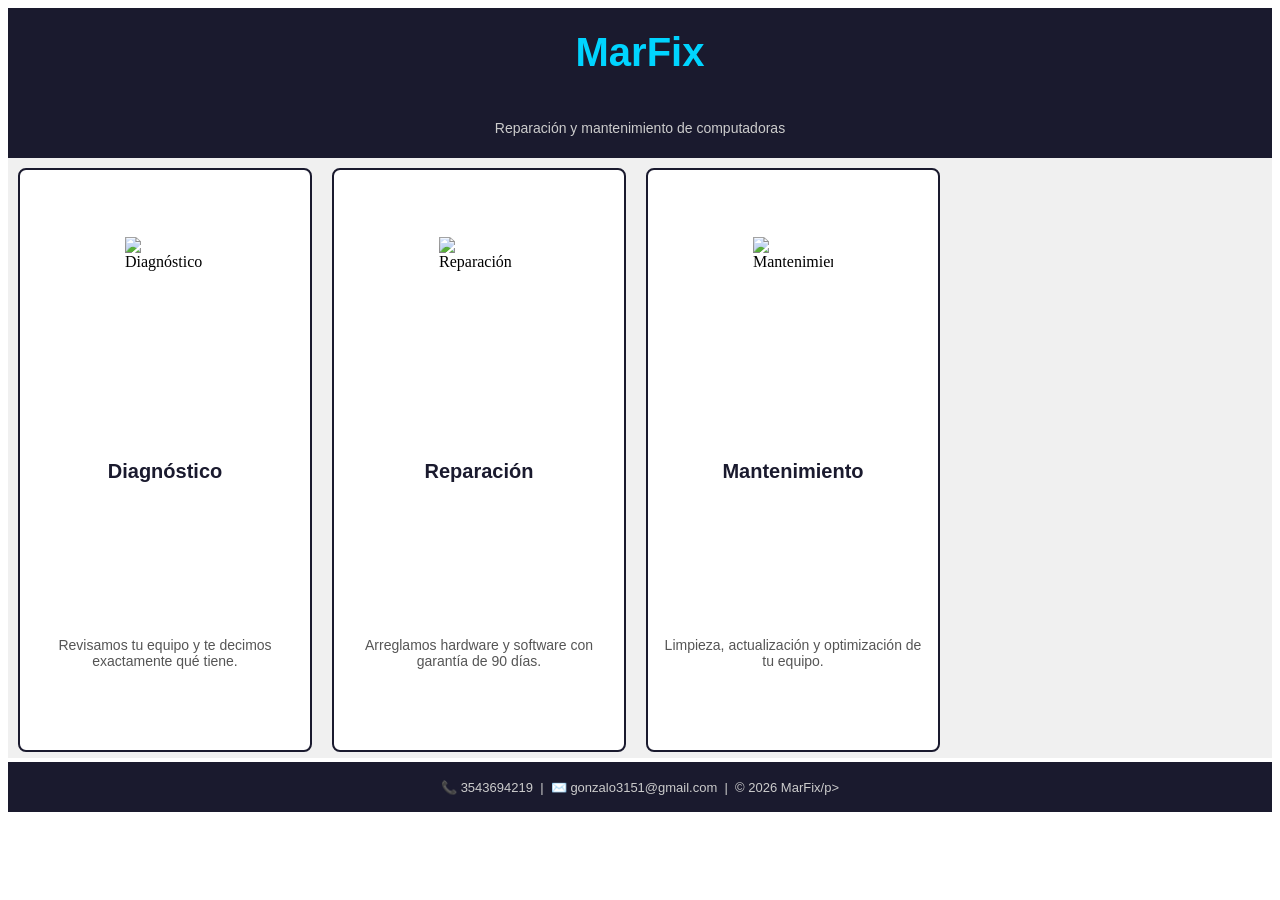
==== index.html @ fee56f86 "Add files via upload" ====
<!DOCTYPE html>
<html>
    <head>
        <title>Reparación de PC</title>
        <meta charset="utf-8">
        <link rel="stylesheet" type="text/css" href="primer.css">
        <meta name="viewport" content="width=device-width, initial-scale=1">
    </head>

    <body>
        <div id="contenedor">

            <header id="cabecera">
                <h1>MarFix</h1>
                <p>Reparación y mantenimiento de computadoras</p>
            </header>

            <section id="contenido">
                <article class="caja_cont">
                    <img src="https://cdn-icons-png.flaticon.com/512/2906/2906274.png" alt="Diagnóstico">
                    <h2>Diagnóstico</h2>
                    <p>Revisamos tu equipo y te decimos exactamente qué tiene.</p>
                </article>
                <article class="caja_cont">
                    <img src="https://cdn-icons-png.flaticon.com/512/1005/1005141.png" alt="Reparación">
                    <h2>Reparación</h2>
                    <p>Arreglamos hardware y software con garantía de 90 días.</p>
                </article>
                <article class="caja_cont">
                    <img src="https://cdn-icons-png.flaticon.com/512/2920/2920277.png" alt="Mantenimiento">
                    <h2>Mantenimiento</h2>
                    <p>Limpieza, actualización y optimización de tu equipo.</p>
                </article>
            </section>

            <footer id="pie">
                <p>📞 3543694219 &nbsp;|&nbsp; ✉️ gonzalo3151@gmail.com &nbsp;|&nbsp; © 2026 MarFix/p>
            </footer>

        </div>
    </body>
</html>
---- primer.css ----
CSS

#contenedor {
    width: 960px;
    height: 800px;
    background-color: #e8e8e8;
    margin-left: auto;
    margin-right: auto;
}
 
#cabecera {
    width: 100%;
    height: 150px;
    background-color: #1a1a2e;
    display: grid;
    place-items: center;
}
 
#cabecera h1 {
    color: #00d4ff;
    font-family: Arial, sans-serif;
    font-size: 40px;
    margin: 0;
}
 
#cabecera p {
    color: #cccccc;
    font-family: Arial, sans-serif;
    font-size: 14px;
    margin: 0;
}
 
#contenido {
    width: 100%;
    height: 600px;
    background-color: #f0f0f0;
}
 
.caja_cont {
    width: 290px;
    height: 580px;
    float: left;
    background-color: #ffffff;
    margin: 10px;
    border: 2px solid #1a1a2e;
    border-radius: 8px;
 
    /* centrar contenido (técnica del profe) */
    display: grid;
    place-items: center;
}
 
.caja_cont img {
    width: 80px;
    height: 80px;
}
 
.caja_cont h2 {
    font-family: Arial, sans-serif;
    color: #1a1a2e;
    font-size: 20px;
    text-align: center;
    margin: 10px 0 6px;
}
 
.caja_cont p {
    font-family: Arial, sans-serif;
    color: #555555;
    font-size: 14px;
    text-align: center;
    padding: 0 16px;
}
 
#pie {
    width: 100%;
    height: 50px;
    background-color: #1a1a2e;
    display: grid;
    place-items: center;
}
 
#pie p {
    color: #cccccc;
    font-family: Arial, sans-serif;
    font-size: 13px;
    margin: 0;
}
 
 
/* ================================
   TABLET  — entre 600px y 1023px
================================ */
 
@media all and (min-width: 600px) and (max-width: 1023px) {
    #contenedor {
        width: 580px;
    }
 
    .caja_cont {
        width: 170px;
    }
}
 
 
/* ================================
   MOBILE  — hasta 599px
================================ */
 
@media all and (max-width: 599px) {
    #contenedor {
        width: 90%;
        height: auto;
    }
 
    #contenido {
        height: auto;
    }
 
    .caja_cont {
        float: none;
        width: auto;
        height: auto;
        margin: 10px 0;
        padding: 20px 0;
    }
}
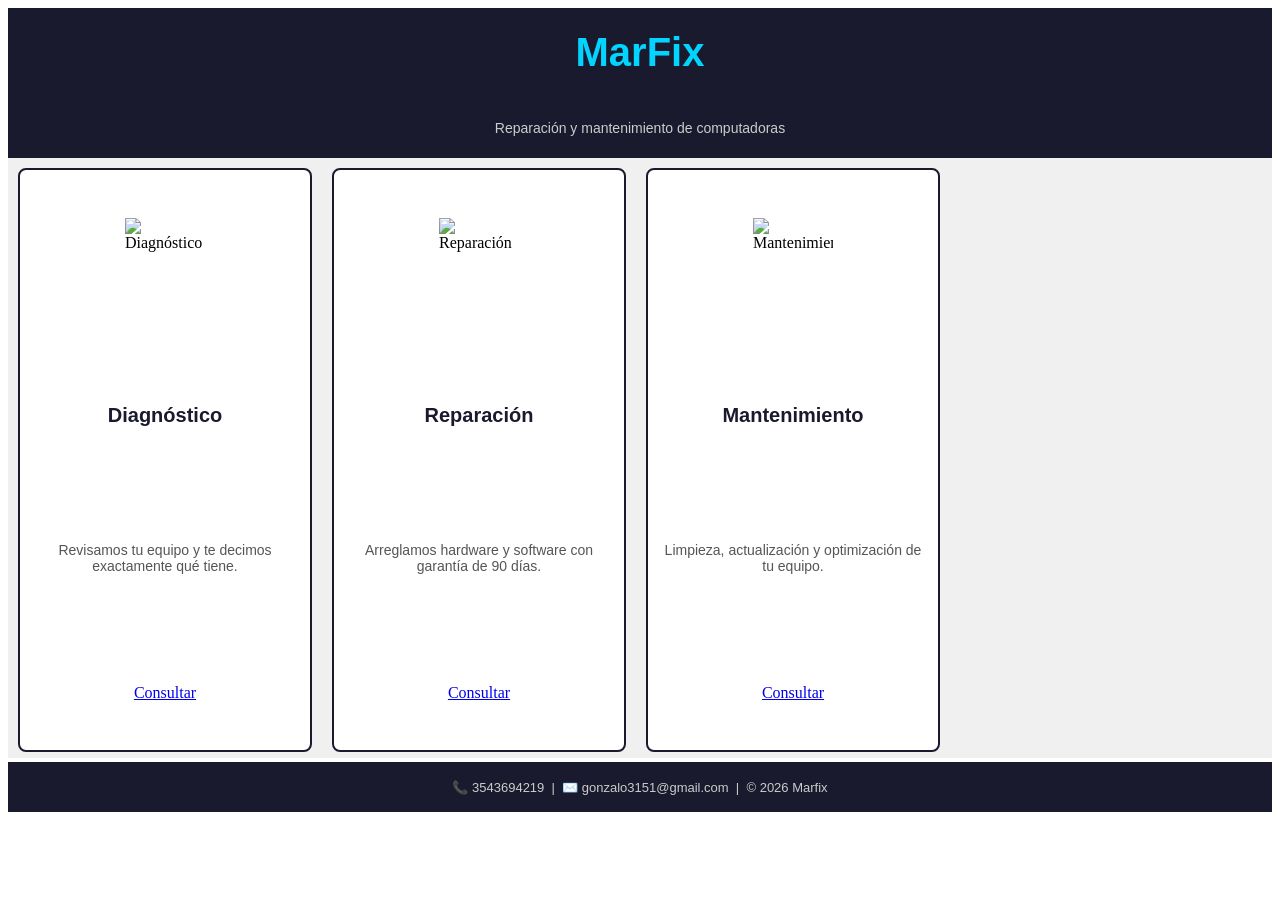
==== commit 762bd3ab: "Update index.html" ====
--- a/index.html
+++ b/index.html
@@ -20,23 +20,27 @@
                     <img src="https://cdn-icons-png.flaticon.com/512/2906/2906274.png" alt="Diagnóstico">
                     <h2>Diagnóstico</h2>
                     <p>Revisamos tu equipo y te decimos exactamente qué tiene.</p>
+                    <a href="formulario.html?servicio=Diagnostico" class="btn_contacto">Consultar</a>
                 </article>
                 <article class="caja_cont">
                     <img src="https://cdn-icons-png.flaticon.com/512/1005/1005141.png" alt="Reparación">
                     <h2>Reparación</h2>
                     <p>Arreglamos hardware y software con garantía de 90 días.</p>
+                    <a href="formulario.html?servicio=Reparacion" class="btn_contacto">Consultar</a>
                 </article>
                 <article class="caja_cont">
                     <img src="https://cdn-icons-png.flaticon.com/512/2920/2920277.png" alt="Mantenimiento">
                     <h2>Mantenimiento</h2>
                     <p>Limpieza, actualización y optimización de tu equipo.</p>
+                    <a href="formulario.html?servicio=Mantenimiento" class="btn_contacto">Consultar</a>
                 </article>
             </section>
 
             <footer id="pie">
-                <p>📞 3543694219 &nbsp;|&nbsp; ✉️ gonzalo3151@gmail.com &nbsp;|&nbsp; © 2026 MarFix/p>
+                <p>📞 3543694219 &nbsp;|&nbsp; ✉️ gonzalo3151@gmail.com &nbsp;|&nbsp; © 2026 Marfix</p>
             </footer>
 
         </div>
     </body>
-</html>+</html>
+
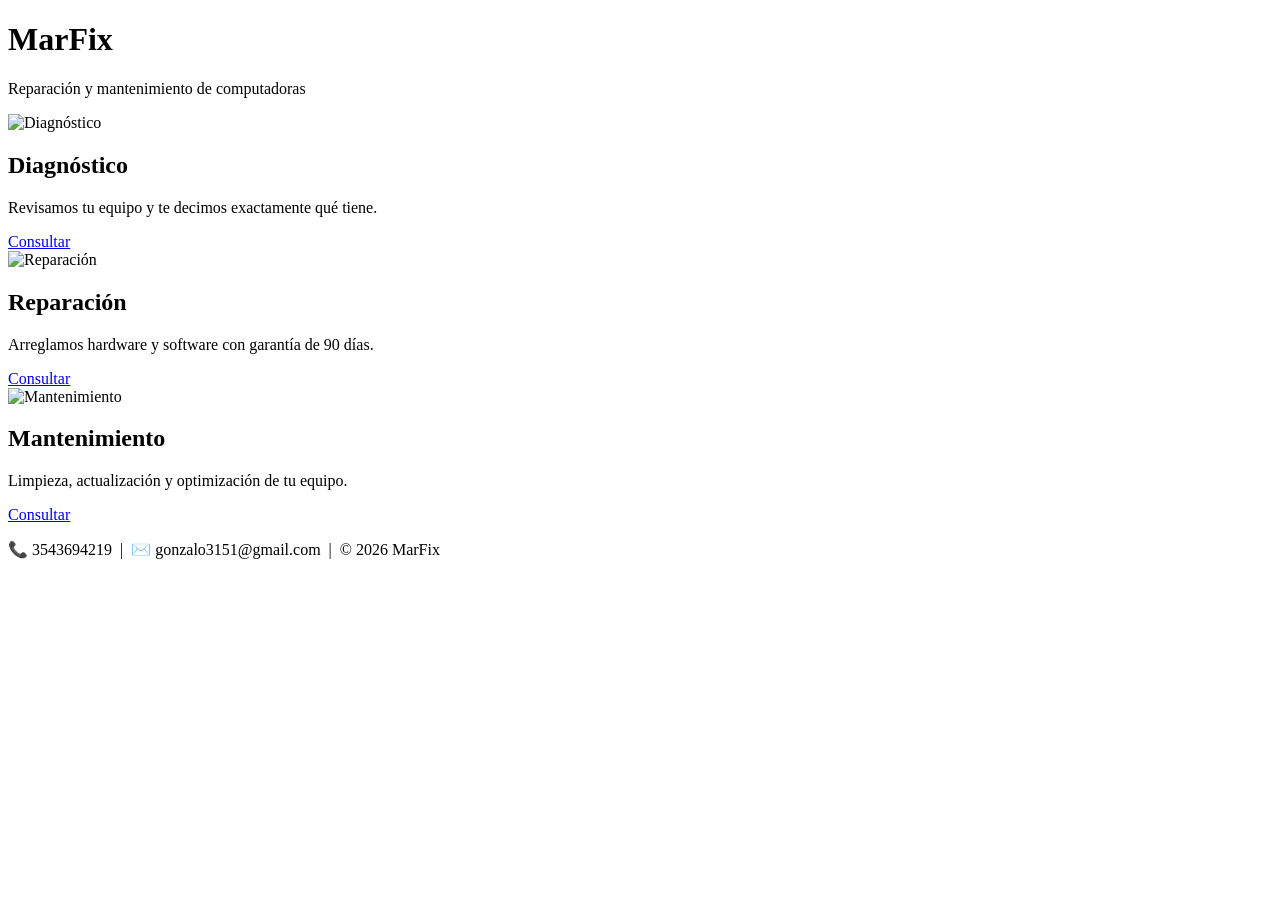
==== commit 0ddede0e: "Update index.html for improved structure and language" ====
--- a/index.html
+++ b/index.html
@@ -1,7 +1,7 @@
 <!DOCTYPE html>
-<html>
+<html lang="es">
     <head>
-        <title>Reparación de PC</title>
+        <title>MarFix — Reparación de PC</title>
         <meta charset="utf-8">
         <link rel="stylesheet" type="text/css" href="primer.css">
         <meta name="viewport" content="width=device-width, initial-scale=1">
@@ -11,7 +11,7 @@
         <div id="contenedor">
 
             <header id="cabecera">
-                <h1>MarFix</h1>
+                <h1>Mar<span>Fix</span></h1>
                 <p>Reparación y mantenimiento de computadoras</p>
             </header>
 
@@ -37,7 +37,7 @@
             </section>
 
             <footer id="pie">
-                <p>📞 3543694219 &nbsp;|&nbsp; ✉️ gonzalo3151@gmail.com &nbsp;|&nbsp; © 2026 Marfix</p>
+                <p>📞 3543694219 &nbsp;|&nbsp; ✉️ gonzalo3151@gmail.com &nbsp;|&nbsp; © 2026 MarFix</p>
             </footer>
 
         </div>
--- a/primer.css
+++ b/primer.css
@@ -1,13 +1,16 @@
 CSS
 
 #contenedor {
-    width: 960px;
-    height: 800px;
+    #contenedor {
+    width: 90%;
+    max-width: 960px;
+    min-height: 800px;
     background-color: #e8e8e8;
     margin-left: auto;
     margin-right: auto;
 }
- 
+  
+
 #cabecera {
     width: 100%;
     height: 150px;
@@ -15,46 +18,47 @@
     display: grid;
     place-items: center;
 }
- 
+
 #cabecera h1 {
     color: #00d4ff;
     font-family: Arial, sans-serif;
     font-size: 40px;
     margin: 0;
 }
- 
+
 #cabecera p {
     color: #cccccc;
     font-family: Arial, sans-serif;
     font-size: 14px;
     margin: 0;
 }
- 
+
 #contenido {
     width: 100%;
-    height: 600px;
     background-color: #f0f0f0;
+    display: flex;
+    justify-content: center;
+    flex-wrap: wrap;
+    gap: 10px;
+    padding: 10px 0;
 }
- 
+
 .caja_cont {
     width: 290px;
-    height: 580px;
-    float: left;
+    min-height: 500px;
     background-color: #ffffff;
-    margin: 10px;
     border: 2px solid #1a1a2e;
     border-radius: 8px;
- 
-    /* centrar contenido (técnica del profe) */
     display: grid;
     place-items: center;
+    padding: 20px 0;
 }
- 
+
 .caja_cont img {
     width: 80px;
     height: 80px;
 }
- 
+
 .caja_cont h2 {
     font-family: Arial, sans-serif;
     color: #1a1a2e;
@@ -62,7 +66,7 @@
     text-align: center;
     margin: 10px 0 6px;
 }
- 
+
 .caja_cont p {
     font-family: Arial, sans-serif;
     color: #555555;
@@ -70,7 +74,25 @@
     text-align: center;
     padding: 0 16px;
 }
- 
+
+.btn_contacto {
+    display: inline-block;
+    margin-top: 12px;
+    padding: 10px 24px;
+    background-color: #1a1a2e;
+    color: #00d4ff;
+    font-family: Arial, sans-serif;
+    font-size: 14px;
+    font-weight: bold;
+    border-radius: 6px;
+    text-decoration: none;
+}
+
+.btn_contacto:hover {
+    background-color: #00d4ff;
+    color: #1a1a2e;
+}
+
 #pie {
     width: 100%;
     height: 50px;
@@ -78,49 +100,37 @@
     display: grid;
     place-items: center;
 }
- 
+
 #pie p {
     color: #cccccc;
     font-family: Arial, sans-serif;
     font-size: 13px;
     margin: 0;
 }
- 
- 
-/* ================================
-   TABLET  — entre 600px y 1023px
-================================ */
- 
+
+/* TABLET */
 @media all and (min-width: 600px) and (max-width: 1023px) {
     #contenedor {
         width: 580px;
     }
- 
     .caja_cont {
         width: 170px;
     }
 }
- 
- 
-/* ================================
-   MOBILE  — hasta 599px
-================================ */
- 
+
+/* MOBILE */
 @media all and (max-width: 599px) {
     #contenedor {
         width: 90%;
         height: auto;
     }
- 
     #contenido {
         height: auto;
     }
- 
     .caja_cont {
-        float: none;
         width: auto;
         height: auto;
         margin: 10px 0;
         padding: 20px 0;
     }
-}+}
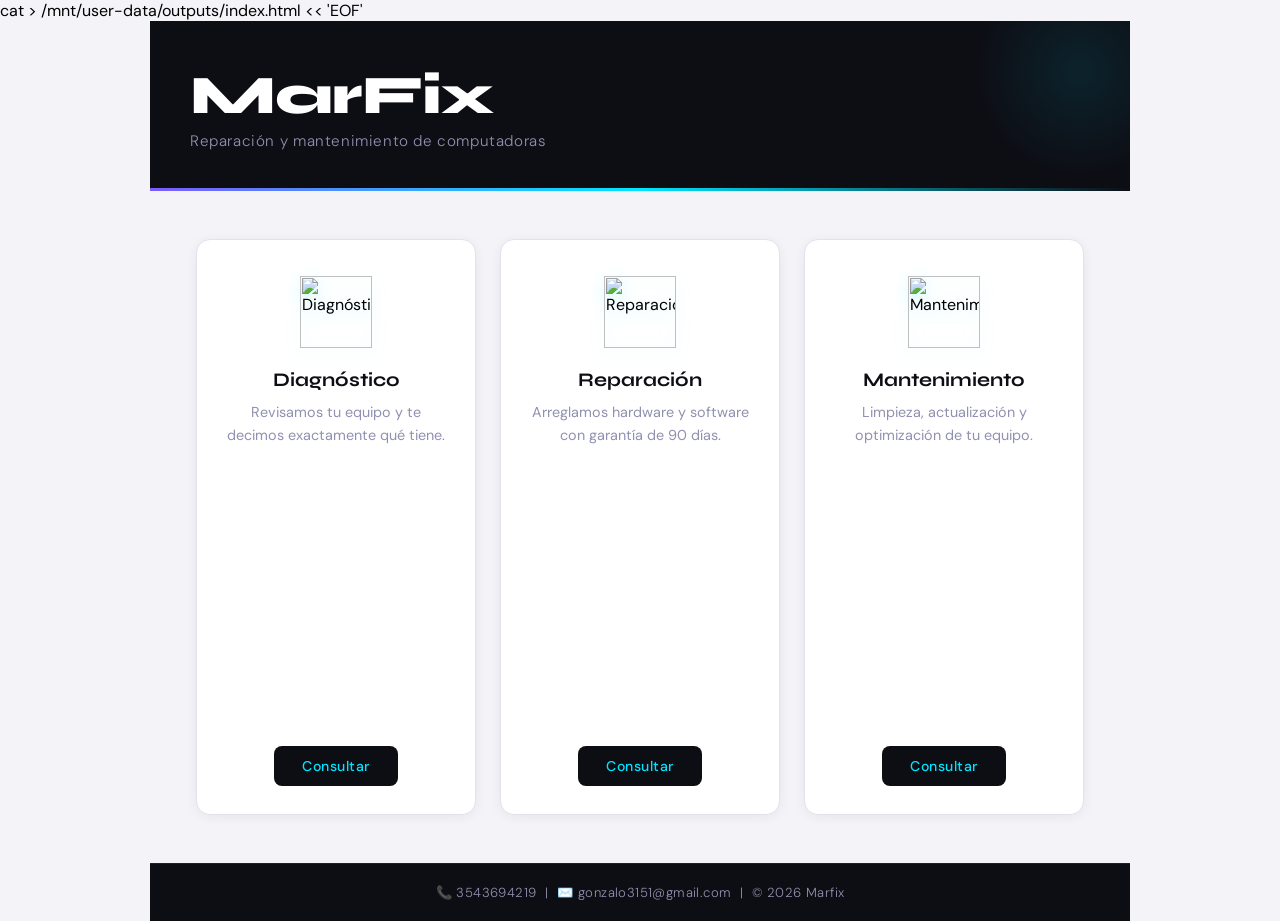
==== commit 71243672: "Replace old index.html with updated version" ====
--- a/index.html
+++ b/index.html
@@ -1,7 +1,8 @@
+cat > /mnt/user-data/outputs/index.html << 'EOF'
 <!DOCTYPE html>
-<html lang="es">
+<html>
     <head>
-        <title>MarFix — Reparación de PC</title>
+        <title>Reparación de PC</title>
         <meta charset="utf-8">
         <link rel="stylesheet" type="text/css" href="primer.css">
         <meta name="viewport" content="width=device-width, initial-scale=1">
@@ -11,7 +12,7 @@
         <div id="contenedor">
 
             <header id="cabecera">
-                <h1>Mar<span>Fix</span></h1>
+                <h1>MarFix</h1>
                 <p>Reparación y mantenimiento de computadoras</p>
             </header>
 
@@ -37,10 +38,11 @@
             </section>
 
             <footer id="pie">
-                <p>📞 3543694219 &nbsp;|&nbsp; ✉️ gonzalo3151@gmail.com &nbsp;|&nbsp; © 2026 MarFix</p>
+                <p>📞 3543694219 &nbsp;|&nbsp; ✉️ gonzalo3151@gmail.com &nbsp;|&nbsp; © 2026 Marfix</p>
             </footer>
 
         </div>
     </body>
 </html>
 
+
--- a/primer.css
+++ b/primer.css
@@ -1,136 +1,303 @@
-CSS
-
+@import url('https://fonts.googleapis.com/css2?family=Syne:wght@700;800&family=DM+Sans:wght@300;400;500&display=swap');
+
+/* ── RESET & VARIABLES ─────────────────────────────── */
+*, *::before, *::after { box-sizing: border-box; margin: 0; padding: 0; }
+
+:root {
+    --dark:    #0d0d14;
+    --mid:     #16162a;
+    --accent:  #00e5ff;
+    --accent2: #7b5cfa;
+    --light:   #f4f4f8;
+    --muted:   #9090b0;
+    --card-bg: #ffffff;
+    --radius:  14px;
+}
+
+body {
+    background: var(--light);
+    font-family: 'DM Sans', sans-serif;
+}
+
+/* ── CONTENEDOR ─────────────────────────────────────── */
 #contenedor {
-    #contenedor {
     width: 90%;
-    max-width: 960px;
-    min-height: 800px;
-    background-color: #e8e8e8;
-    margin-left: auto;
-    margin-right: auto;
-}
-  
-
+    max-width: 980px;
+    margin: 0 auto;
+    min-height: 100vh;
+    display: flex;
+    flex-direction: column;
+}
+
+/* ── HEADER ─────────────────────────────────────────── */
 #cabecera {
-    width: 100%;
-    height: 150px;
-    background-color: #1a1a2e;
-    display: grid;
-    place-items: center;
+    background: var(--dark);
+    padding: 48px 40px 40px;
+    position: relative;
+    overflow: hidden;
+}
+
+/* línea de acento decorativa */
+#cabecera::before {
+    content: '';
+    position: absolute;
+    bottom: 0; left: 0;
+    width: 100%; height: 3px;
+    background: linear-gradient(90deg, var(--accent2), var(--accent), transparent);
+}
+
+/* círculo decorativo de fondo */
+#cabecera::after {
+    content: '';
+    position: absolute;
+    top: -60px; right: -60px;
+    width: 220px; height: 220px;
+    border-radius: 50%;
+    background: radial-gradient(circle, rgba(0,229,255,0.10) 0%, transparent 70%);
+    pointer-events: none;
 }
 
 #cabecera h1 {
-    color: #00d4ff;
-    font-family: Arial, sans-serif;
-    font-size: 40px;
-    margin: 0;
+    font-family: 'Syne', sans-serif;
+    font-size: clamp(2.2rem, 5vw, 3.4rem);
+    font-weight: 800;
+    color: #ffffff;
+    letter-spacing: -1px;
+    line-height: 1;
+}
+
+#cabecera h1 span {
+    color: var(--accent);
 }
 
 #cabecera p {
-    color: #cccccc;
-    font-family: Arial, sans-serif;
-    font-size: 14px;
-    margin: 0;
-}
-
+    margin-top: 8px;
+    color: var(--muted);
+    font-size: 0.95rem;
+    font-weight: 300;
+    letter-spacing: 0.04em;
+}
+
+/* ── SECCIÓN SERVICIOS ──────────────────────────────── */
 #contenido {
-    width: 100%;
-    background-color: #f0f0f0;
+    flex: 1;
+    background: var(--light);
     display: flex;
     justify-content: center;
     flex-wrap: wrap;
-    gap: 10px;
-    padding: 10px 0;
-}
-
+    gap: 24px;
+    padding: 48px 20px;
+}
+
+/* ── CARDS ──────────────────────────────────────────── */
 .caja_cont {
-    width: 290px;
-    min-height: 500px;
-    background-color: #ffffff;
-    border: 2px solid #1a1a2e;
-    border-radius: 8px;
-    display: grid;
-    place-items: center;
-    padding: 20px 0;
-}
-
+    width: 280px;
+    background: var(--card-bg);
+    border-radius: var(--radius);
+    border: 1.5px solid #e2e2ee;
+    display: flex;
+    flex-direction: column;
+    align-items: center;
+    padding: 36px 24px 28px;
+    text-align: center;
+    position: relative;
+    overflow: hidden;
+    transition: transform 0.25s ease, box-shadow 0.25s ease, border-color 0.25s ease;
+    box-shadow: 0 2px 12px rgba(13,13,20,0.06);
+}
+
+/* borde superior de acento */
+.caja_cont::before {
+    content: '';
+    position: absolute;
+    top: 0; left: 0;
+    width: 100%; height: 4px;
+    background: linear-gradient(90deg, var(--accent2), var(--accent));
+    opacity: 0;
+    transition: opacity 0.25s ease;
+}
+
+.caja_cont:hover {
+    transform: translateY(-6px);
+    box-shadow: 0 16px 40px rgba(13,13,20,0.12);
+    border-color: #c8c8e0;
+}
+
+.caja_cont:hover::before { opacity: 1; }
+
+/* ícono */
 .caja_cont img {
-    width: 80px;
-    height: 80px;
+    width: 72px;
+    height: 72px;
+    margin-bottom: 20px;
+    filter: drop-shadow(0 4px 8px rgba(0,229,255,0.18));
 }
 
 .caja_cont h2 {
-    font-family: Arial, sans-serif;
-    color: #1a1a2e;
-    font-size: 20px;
-    text-align: center;
-    margin: 10px 0 6px;
+    font-family: 'Syne', sans-serif;
+    font-size: 1.2rem;
+    font-weight: 700;
+    color: var(--dark);
+    margin-bottom: 10px;
 }
 
 .caja_cont p {
-    font-family: Arial, sans-serif;
-    color: #555555;
-    font-size: 14px;
-    text-align: center;
-    padding: 0 16px;
-}
-
+    color: var(--muted);
+    font-size: 0.9rem;
+    line-height: 1.6;
+    flex: 1;
+}
+
+/* ── BOTÓN ──────────────────────────────────────────── */
 .btn_contacto {
     display: inline-block;
+    margin-top: 24px;
+    padding: 11px 28px;
+    background: var(--dark);
+    color: var(--accent);
+    font-family: 'DM Sans', sans-serif;
+    font-size: 0.88rem;
+    font-weight: 500;
+    border-radius: 8px;
+    text-decoration: none;
+    letter-spacing: 0.04em;
+    transition: background 0.2s, color 0.2s, transform 0.15s;
+}
+
+.btn_contacto:hover {
+    background: var(--accent);
+    color: var(--dark);
+    transform: scale(1.04);
+}
+
+/* ── FOOTER ─────────────────────────────────────────── */
+#pie {
+    background: var(--dark);
+    padding: 20px 40px;
+    display: flex;
+    align-items: center;
+    justify-content: center;
+    border-top: 1px solid #1e1e38;
+}
+
+#pie p {
+    color: var(--muted);
+    font-size: 0.82rem;
+    font-weight: 300;
+    letter-spacing: 0.03em;
+}
+
+/* ── FORMULARIO ─────────────────────────────────────── */
+#form_section {
+    flex: 1;
+    padding: 52px 20px;
+    display: flex;
+    flex-direction: column;
+    align-items: center;
+}
+
+#titulo_form {
+    font-family: 'Syne', sans-serif;
+    font-size: clamp(1.6rem, 4vw, 2.2rem);
+    font-weight: 800;
+    color: var(--dark);
+    letter-spacing: -0.5px;
+    margin-bottom: 8px;
+    text-align: center;
+}
+
+#subtitulo_form {
+    color: var(--muted);
+    font-size: 0.95rem;
+    margin-bottom: 36px;
+    text-align: center;
+}
+
+#formulario {
+    width: 100%;
+    max-width: 520px;
+    display: flex;
+    flex-direction: column;
+    gap: 6px;
+}
+
+#formulario label {
+    font-size: 0.82rem;
+    font-weight: 500;
+    color: var(--dark);
+    letter-spacing: 0.05em;
+    text-transform: uppercase;
     margin-top: 12px;
-    padding: 10px 24px;
-    background-color: #1a1a2e;
-    color: #00d4ff;
-    font-family: Arial, sans-serif;
-    font-size: 14px;
-    font-weight: bold;
-    border-radius: 6px;
+}
+
+#formulario input,
+#formulario textarea {
+    width: 100%;
+    padding: 13px 16px;
+    border: 1.5px solid #e0e0ee;
+    border-radius: 9px;
+    font-family: 'DM Sans', sans-serif;
+    font-size: 0.95rem;
+    color: var(--dark);
+    background: #fff;
+    outline: none;
+    transition: border-color 0.2s, box-shadow 0.2s;
+}
+
+#formulario input:focus,
+#formulario textarea:focus {
+    border-color: var(--accent2);
+    box-shadow: 0 0 0 3px rgba(123,92,250,0.12);
+}
+
+#formulario input[readonly] {
+    background: #f0f0f8;
+    color: var(--muted);
+    cursor: default;
+}
+
+#formulario textarea { resize: vertical; min-height: 120px; }
+
+#formulario button[type="submit"] {
+    margin-top: 20px;
+    padding: 14px;
+    background: var(--dark);
+    color: var(--accent);
+    font-family: 'DM Sans', sans-serif;
+    font-size: 0.95rem;
+    font-weight: 500;
+    letter-spacing: 0.05em;
+    border: none;
+    border-radius: 9px;
+    cursor: pointer;
+    transition: background 0.2s, color 0.2s, transform 0.15s;
+}
+
+#formulario button[type="submit"]:hover {
+    background: var(--accent);
+    color: var(--dark);
+    transform: translateY(-2px);
+}
+
+#volver {
+    margin-top: 28px;
+    color: var(--accent2);
+    font-size: 0.9rem;
     text-decoration: none;
-}
-
-.btn_contacto:hover {
-    background-color: #00d4ff;
-    color: #1a1a2e;
-}
-
-#pie {
-    width: 100%;
-    height: 50px;
-    background-color: #1a1a2e;
-    display: grid;
-    place-items: center;
-}
-
-#pie p {
-    color: #cccccc;
-    font-family: Arial, sans-serif;
-    font-size: 13px;
-    margin: 0;
-}
-
-/* TABLET */
-@media all and (min-width: 600px) and (max-width: 1023px) {
-    #contenedor {
-        width: 580px;
-    }
-    .caja_cont {
-        width: 170px;
-    }
-}
-
-/* MOBILE */
-@media all and (max-width: 599px) {
-    #contenedor {
-        width: 90%;
-        height: auto;
-    }
-    #contenido {
-        height: auto;
-    }
-    .caja_cont {
-        width: auto;
-        height: auto;
-        margin: 10px 0;
-        padding: 20px 0;
-    }
-}
+    transition: opacity 0.2s;
+}
+#volver:hover { opacity: 0.7; }
+
+/* ── TABLET ─────────────────────────────────────────── */
+@media (min-width: 600px) and (max-width: 1023px) {
+    .caja_cont { width: 220px; }
+}
+
+/* ── MOBILE ─────────────────────────────────────────── */
+@media (max-width: 599px) {
+    #cabecera { padding: 36px 24px 32px; }
+    #contenido { padding: 32px 16px; }
+    .caja_cont { width: 100%; }
+    #pie { padding: 20px 16px; }
+    #pie p { text-align: center; }
+}
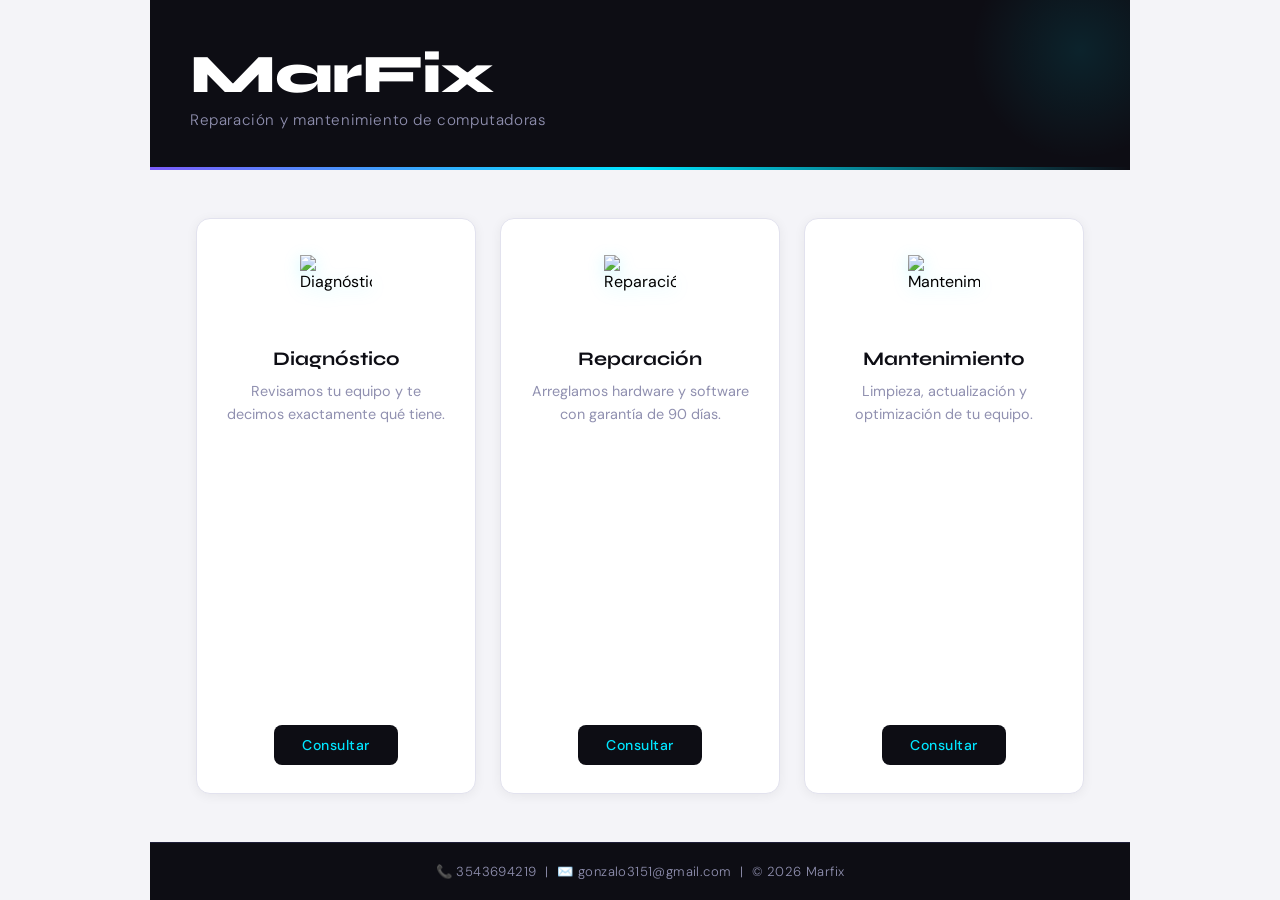
==== commit d4544254: "Update index.html" ====
--- a/index.html
+++ b/index.html
@@ -1,4 +1,4 @@
-cat > /mnt/user-data/outputs/index.html << 'EOF'
+
 <!DOCTYPE html>
 <html>
     <head>
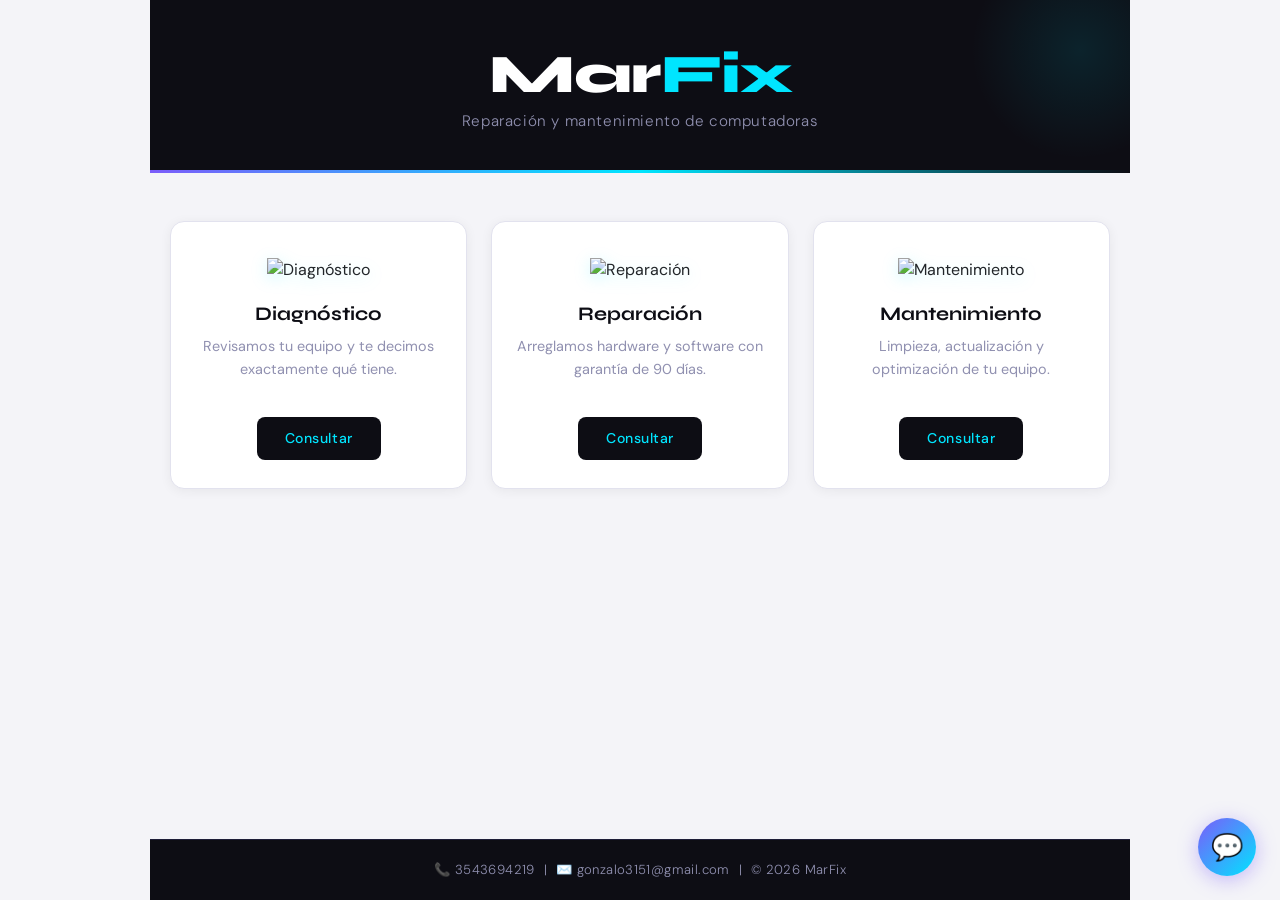
==== commit f87b9a0e: "Add files via upload" ====
--- a/index.html
+++ b/index.html
@@ -1,48 +1,186 @@
-
-<!DOCTYPE html>
-<html>
-    <head>
-        <title>Reparación de PC</title>
-        <meta charset="utf-8">
-        <link rel="stylesheet" type="text/css" href="primer.css">
-        <meta name="viewport" content="width=device-width, initial-scale=1">
-    </head>
-
-    <body>
-        <div id="contenedor">
-
-            <header id="cabecera">
-                <h1>MarFix</h1>
-                <p>Reparación y mantenimiento de computadoras</p>
-            </header>
-
-            <section id="contenido">
-                <article class="caja_cont">
-                    <img src="https://cdn-icons-png.flaticon.com/512/2906/2906274.png" alt="Diagnóstico">
-                    <h2>Diagnóstico</h2>
-                    <p>Revisamos tu equipo y te decimos exactamente qué tiene.</p>
-                    <a href="formulario.html?servicio=Diagnostico" class="btn_contacto">Consultar</a>
-                </article>
-                <article class="caja_cont">
-                    <img src="https://cdn-icons-png.flaticon.com/512/1005/1005141.png" alt="Reparación">
-                    <h2>Reparación</h2>
-                    <p>Arreglamos hardware y software con garantía de 90 días.</p>
-                    <a href="formulario.html?servicio=Reparacion" class="btn_contacto">Consultar</a>
-                </article>
-                <article class="caja_cont">
-                    <img src="https://cdn-icons-png.flaticon.com/512/2920/2920277.png" alt="Mantenimiento">
-                    <h2>Mantenimiento</h2>
-                    <p>Limpieza, actualización y optimización de tu equipo.</p>
-                    <a href="formulario.html?servicio=Mantenimiento" class="btn_contacto">Consultar</a>
-                </article>
-            </section>
-
-            <footer id="pie">
-                <p>📞 3543694219 &nbsp;|&nbsp; ✉️ gonzalo3151@gmail.com &nbsp;|&nbsp; © 2026 Marfix</p>
-            </footer>
-
-        </div>
-    </body>
-</html>
-
-
+<!DOCTYPE html>
+<html lang="es">
+<head>
+    <title>MarFix — Reparación de PC</title>
+    <meta charset="utf-8">
+    <meta name="viewport" content="width=device-width, initial-scale=1">
+    <!-- Bootstrap 5 -->
+    <link href="https://cdn.jsdelivr.net/npm/bootstrap@5.3.3/dist/css/bootstrap.min.css" rel="stylesheet">
+    <!-- Estilos propios -->
+    <link rel="stylesheet" href="primer.css">
+</head>
+<body>
+
+<div id="contenedor">
+
+    <!-- HEADER -->
+    <header id="cabecera">
+        <h1>Mar<span>Fix</span></h1>
+        <p>Reparación y mantenimiento de computadoras</p>
+    </header>
+
+    <!-- SERVICIOS -->
+    <section id="contenido">
+        <div class="row g-4 justify-content-center">
+
+            <div class="col-12 col-md-4">
+                <div class="caja_cont">
+                    <img src="https://cdn-icons-png.flaticon.com/512/2906/2906274.png" alt="Diagnóstico">
+                    <h2>Diagnóstico</h2>
+                    <p>Revisamos tu equipo y te decimos exactamente qué tiene.</p>
+                    <a href="formulario.html?servicio=Diagnostico" class="btn_contacto">Consultar</a>
+                </div>
+            </div>
+
+            <div class="col-12 col-md-4">
+                <div class="caja_cont">
+                    <img src="https://cdn-icons-png.flaticon.com/512/1005/1005141.png" alt="Reparación">
+                    <h2>Reparación</h2>
+                    <p>Arreglamos hardware y software con garantía de 90 días.</p>
+                    <a href="formulario.html?servicio=Reparacion" class="btn_contacto">Consultar</a>
+                </div>
+            </div>
+
+            <div class="col-12 col-md-4">
+                <div class="caja_cont">
+                    <img src="https://cdn-icons-png.flaticon.com/512/2920/2920277.png" alt="Mantenimiento">
+                    <h2>Mantenimiento</h2>
+                    <p>Limpieza, actualización y optimización de tu equipo.</p>
+                    <a href="formulario.html?servicio=Mantenimiento" class="btn_contacto">Consultar</a>
+                </div>
+            </div>
+
+        </div>
+    </section>
+
+    <!-- FOOTER -->
+    <footer id="pie">
+        <p>📞 3543694219 &nbsp;|&nbsp; ✉️ gonzalo3151@gmail.com &nbsp;|&nbsp; © 2026 MarFix</p>
+    </footer>
+
+</div>
+
+<!-- ── CHATBOT ─────────────────────────────────── -->
+<div id="chat-btn" title="Chat MarFix">💬</div>
+
+<div id="chat-box">
+    <div id="chat-header">Asistente MarFix</div>
+    <div id="chat-messages"></div>
+    <div id="chat-input-area">
+        <input type="text" id="user-input" placeholder="Escribí tu consulta...">
+        <button id="chat-send" onclick="sendMessage()">➤</button>
+    </div>
+</div>
+
+<!-- Bootstrap JS -->
+<script src="https://cdn.jsdelivr.net/npm/bootstrap@5.3.3/dist/js/bootstrap.bundle.min.js"></script>
+
+<script>
+    // ── Historial de conversación para Claude ──────────────
+    const historial = [];
+
+    const SYSTEM_PROMPT = `Sos el asistente virtual de MarFix, un negocio de reparación y mantenimiento de computadoras.
+Respondé siempre en español rioplatense (vos, che, etc.), de forma amigable, breve y útil.
+Solo respondés preguntas relacionadas con los servicios de MarFix o tecnología general.
+Si te preguntan algo completamente fuera de tema, redirigí amablemente a los servicios.
+
+Información del negocio:
+- Servicios: Diagnóstico, Reparación de hardware/software (garantía 90 días), Mantenimiento (limpieza, optimización), Instalación de Windows, Solución de problemas de WiFi/red.
+- Contacto: Teléfono 3543-694219, Email gonzalo3151@gmail.com
+- Para solicitar un turno o consulta formal, el cliente puede usar el formulario del sitio.
+- Precios: no tenemos precios fijos, depende del diagnóstico. El diagnóstico inicial es gratuito.
+- Zona de atención: Córdoba, Argentina.
+Respondé en no más de 2-3 oraciones cortas. Sé directo y cálido.`;
+
+    // ── Abrir/cerrar chat ──────────────────────────────────
+    document.getElementById("chat-btn").onclick = function () {
+        const box = document.getElementById("chat-box");
+        const open = box.style.display === "block";
+        box.style.display = open ? "none" : "block";
+        if (!open && document.getElementById("chat-messages").innerHTML === "") {
+            mostrarBienvenida();
+        }
+    };
+
+    function mostrarBienvenida() {
+        agregarMensaje("bot", "¡Hola! 👋 Soy el asistente de <b>MarFix</b>. Podés preguntarme lo que quieras sobre nuestros servicios de reparación y mantenimiento.");
+    }
+
+    // ── Agregar burbuja al chat ────────────────────────────
+    function agregarMensaje(tipo, html) {
+        const chat = document.getElementById("chat-messages");
+        const burbuja = document.createElement("div");
+        burbuja.className = `burbuja burbuja-${tipo}`;
+        burbuja.innerHTML = html;
+        chat.appendChild(burbuja);
+        chat.scrollTop = chat.scrollHeight;
+        return burbuja;
+    }
+
+    // ── Indicador de escritura ─────────────────────────────
+    function mostrarTyping() {
+        const chat = document.getElementById("chat-messages");
+        const typing = document.createElement("div");
+        typing.className = "burbuja burbuja-bot typing-indicator";
+        typing.id = "typing";
+        typing.innerHTML = "<span></span><span></span><span></span>";
+        chat.appendChild(typing);
+        chat.scrollTop = chat.scrollHeight;
+    }
+
+    function quitarTyping() {
+        const t = document.getElementById("typing");
+        if (t) t.remove();
+    }
+
+    // ── Enviar mensaje a Claude ────────────────────────────
+    async function sendMessage() {
+        const input = document.getElementById("user-input");
+        const texto = input.value.trim();
+        if (!texto) return;
+
+        input.value = "";
+        input.disabled = true;
+        document.getElementById("chat-send").disabled = true;
+
+        agregarMensaje("user", texto);
+        historial.push({ role: "user", content: texto });
+
+        mostrarTyping();
+
+        try {
+            const response = await fetch("https://api.anthropic.com/v1/messages", {
+                method: "POST",
+                headers: { "Content-Type": "application/json" },
+                body: JSON.stringify({
+                    model: "claude-sonnet-4-6",
+                    max_tokens: 1000,
+                    system: SYSTEM_PROMPT,
+                    messages: historial
+                })
+            });
+
+            const data = await response.json();
+            const respuesta = data.content?.[0]?.text || "No pude procesar tu consulta. Contactanos al 3543-694219.";
+
+            quitarTyping();
+            agregarMensaje("bot", respuesta);
+            historial.push({ role: "assistant", content: respuesta });
+
+        } catch (err) {
+            quitarTyping();
+            agregarMensaje("bot", "Ups, hubo un error de conexión. Contactanos al 3543-694219.");
+        }
+
+        input.disabled = false;
+        document.getElementById("chat-send").disabled = false;
+        input.focus();
+    }
+
+    document.getElementById("user-input").addEventListener("keypress", e => {
+        if (e.key === "Enter") sendMessage();
+    });
+</script>
+
+</body>
+</html>
--- a/primer.css
+++ b/primer.css
@@ -1,303 +1,455 @@
-@import url('https://fonts.googleapis.com/css2?family=Syne:wght@700;800&family=DM+Sans:wght@300;400;500&display=swap');
-
-/* ── RESET & VARIABLES ─────────────────────────────── */
-*, *::before, *::after { box-sizing: border-box; margin: 0; padding: 0; }
-
-:root {
-    --dark:    #0d0d14;
-    --mid:     #16162a;
-    --accent:  #00e5ff;
-    --accent2: #7b5cfa;
-    --light:   #f4f4f8;
-    --muted:   #9090b0;
-    --card-bg: #ffffff;
-    --radius:  14px;
-}
-
-body {
-    background: var(--light);
-    font-family: 'DM Sans', sans-serif;
-}
-
-/* ── CONTENEDOR ─────────────────────────────────────── */
-#contenedor {
-    width: 90%;
-    max-width: 980px;
-    margin: 0 auto;
-    min-height: 100vh;
-    display: flex;
-    flex-direction: column;
-}
-
-/* ── HEADER ─────────────────────────────────────────── */
-#cabecera {
-    background: var(--dark);
-    padding: 48px 40px 40px;
-    position: relative;
-    overflow: hidden;
-}
-
-/* línea de acento decorativa */
-#cabecera::before {
-    content: '';
-    position: absolute;
-    bottom: 0; left: 0;
-    width: 100%; height: 3px;
-    background: linear-gradient(90deg, var(--accent2), var(--accent), transparent);
-}
-
-/* círculo decorativo de fondo */
-#cabecera::after {
-    content: '';
-    position: absolute;
-    top: -60px; right: -60px;
-    width: 220px; height: 220px;
-    border-radius: 50%;
-    background: radial-gradient(circle, rgba(0,229,255,0.10) 0%, transparent 70%);
-    pointer-events: none;
-}
-
-#cabecera h1 {
-    font-family: 'Syne', sans-serif;
-    font-size: clamp(2.2rem, 5vw, 3.4rem);
-    font-weight: 800;
-    color: #ffffff;
-    letter-spacing: -1px;
-    line-height: 1;
-}
-
-#cabecera h1 span {
-    color: var(--accent);
-}
-
-#cabecera p {
-    margin-top: 8px;
-    color: var(--muted);
-    font-size: 0.95rem;
-    font-weight: 300;
-    letter-spacing: 0.04em;
-}
-
-/* ── SECCIÓN SERVICIOS ──────────────────────────────── */
-#contenido {
-    flex: 1;
-    background: var(--light);
-    display: flex;
-    justify-content: center;
-    flex-wrap: wrap;
-    gap: 24px;
-    padding: 48px 20px;
-}
-
-/* ── CARDS ──────────────────────────────────────────── */
-.caja_cont {
-    width: 280px;
-    background: var(--card-bg);
-    border-radius: var(--radius);
-    border: 1.5px solid #e2e2ee;
-    display: flex;
-    flex-direction: column;
-    align-items: center;
-    padding: 36px 24px 28px;
-    text-align: center;
-    position: relative;
-    overflow: hidden;
-    transition: transform 0.25s ease, box-shadow 0.25s ease, border-color 0.25s ease;
-    box-shadow: 0 2px 12px rgba(13,13,20,0.06);
-}
-
-/* borde superior de acento */
-.caja_cont::before {
-    content: '';
-    position: absolute;
-    top: 0; left: 0;
-    width: 100%; height: 4px;
-    background: linear-gradient(90deg, var(--accent2), var(--accent));
-    opacity: 0;
-    transition: opacity 0.25s ease;
-}
-
-.caja_cont:hover {
-    transform: translateY(-6px);
-    box-shadow: 0 16px 40px rgba(13,13,20,0.12);
-    border-color: #c8c8e0;
-}
-
-.caja_cont:hover::before { opacity: 1; }
-
-/* ícono */
-.caja_cont img {
-    width: 72px;
-    height: 72px;
-    margin-bottom: 20px;
-    filter: drop-shadow(0 4px 8px rgba(0,229,255,0.18));
-}
-
-.caja_cont h2 {
-    font-family: 'Syne', sans-serif;
-    font-size: 1.2rem;
-    font-weight: 700;
-    color: var(--dark);
-    margin-bottom: 10px;
-}
-
-.caja_cont p {
-    color: var(--muted);
-    font-size: 0.9rem;
-    line-height: 1.6;
-    flex: 1;
-}
-
-/* ── BOTÓN ──────────────────────────────────────────── */
-.btn_contacto {
-    display: inline-block;
-    margin-top: 24px;
-    padding: 11px 28px;
-    background: var(--dark);
-    color: var(--accent);
-    font-family: 'DM Sans', sans-serif;
-    font-size: 0.88rem;
-    font-weight: 500;
-    border-radius: 8px;
-    text-decoration: none;
-    letter-spacing: 0.04em;
-    transition: background 0.2s, color 0.2s, transform 0.15s;
-}
-
-.btn_contacto:hover {
-    background: var(--accent);
-    color: var(--dark);
-    transform: scale(1.04);
-}
-
-/* ── FOOTER ─────────────────────────────────────────── */
-#pie {
-    background: var(--dark);
-    padding: 20px 40px;
-    display: flex;
-    align-items: center;
-    justify-content: center;
-    border-top: 1px solid #1e1e38;
-}
-
-#pie p {
-    color: var(--muted);
-    font-size: 0.82rem;
-    font-weight: 300;
-    letter-spacing: 0.03em;
-}
-
-/* ── FORMULARIO ─────────────────────────────────────── */
-#form_section {
-    flex: 1;
-    padding: 52px 20px;
-    display: flex;
-    flex-direction: column;
-    align-items: center;
-}
-
-#titulo_form {
-    font-family: 'Syne', sans-serif;
-    font-size: clamp(1.6rem, 4vw, 2.2rem);
-    font-weight: 800;
-    color: var(--dark);
-    letter-spacing: -0.5px;
-    margin-bottom: 8px;
-    text-align: center;
-}
-
-#subtitulo_form {
-    color: var(--muted);
-    font-size: 0.95rem;
-    margin-bottom: 36px;
-    text-align: center;
-}
-
-#formulario {
-    width: 100%;
-    max-width: 520px;
-    display: flex;
-    flex-direction: column;
-    gap: 6px;
-}
-
-#formulario label {
-    font-size: 0.82rem;
-    font-weight: 500;
-    color: var(--dark);
-    letter-spacing: 0.05em;
-    text-transform: uppercase;
-    margin-top: 12px;
-}
-
-#formulario input,
-#formulario textarea {
-    width: 100%;
-    padding: 13px 16px;
-    border: 1.5px solid #e0e0ee;
-    border-radius: 9px;
-    font-family: 'DM Sans', sans-serif;
-    font-size: 0.95rem;
-    color: var(--dark);
-    background: #fff;
-    outline: none;
-    transition: border-color 0.2s, box-shadow 0.2s;
-}
-
-#formulario input:focus,
-#formulario textarea:focus {
-    border-color: var(--accent2);
-    box-shadow: 0 0 0 3px rgba(123,92,250,0.12);
-}
-
-#formulario input[readonly] {
-    background: #f0f0f8;
-    color: var(--muted);
-    cursor: default;
-}
-
-#formulario textarea { resize: vertical; min-height: 120px; }
-
-#formulario button[type="submit"] {
-    margin-top: 20px;
-    padding: 14px;
-    background: var(--dark);
-    color: var(--accent);
-    font-family: 'DM Sans', sans-serif;
-    font-size: 0.95rem;
-    font-weight: 500;
-    letter-spacing: 0.05em;
-    border: none;
-    border-radius: 9px;
-    cursor: pointer;
-    transition: background 0.2s, color 0.2s, transform 0.15s;
-}
-
-#formulario button[type="submit"]:hover {
-    background: var(--accent);
-    color: var(--dark);
-    transform: translateY(-2px);
-}
-
-#volver {
-    margin-top: 28px;
-    color: var(--accent2);
-    font-size: 0.9rem;
-    text-decoration: none;
-    transition: opacity 0.2s;
-}
-#volver:hover { opacity: 0.7; }
-
-/* ── TABLET ─────────────────────────────────────────── */
-@media (min-width: 600px) and (max-width: 1023px) {
-    .caja_cont { width: 220px; }
-}
-
-/* ── MOBILE ─────────────────────────────────────────── */
-@media (max-width: 599px) {
-    #cabecera { padding: 36px 24px 32px; }
-    #contenido { padding: 32px 16px; }
-    .caja_cont { width: 100%; }
-    #pie { padding: 20px 16px; }
-    #pie p { text-align: center; }
-}
+@import url('https://fonts.googleapis.com/css2?family=Syne:wght@700;800&family=DM+Sans:wght@300;400;500&display=swap');
+
+/* ── VARIABLES ───────────────────────────────────────── */
+:root {
+    --dark:    #0d0d14;
+    --mid:     #16162a;
+    --accent:  #00e5ff;
+    --accent2: #7b5cfa;
+    --light:   #f4f4f8;
+    --muted:   #9090b0;
+    --radius:  14px;
+}
+
+/* ── BASE ────────────────────────────────────────────── */
+body {
+    background: var(--light);
+    font-family: 'DM Sans', sans-serif;
+}
+
+/* ── CONTENEDOR ──────────────────────────────────────── */
+#contenedor {
+    width: 90%;
+    max-width: 980px;
+    margin: 0 auto;
+    min-height: 100vh;
+    display: flex;
+    flex-direction: column;
+}
+
+/* ── HEADER ──────────────────────────────────────────── */
+#cabecera {
+    background: var(--dark);
+    padding: 48px 40px 40px;
+    position: relative;
+    overflow: hidden;
+    text-align: center;
+}
+
+#cabecera::before {
+    content: '';
+    position: absolute;
+    bottom: 0; left: 0;
+    width: 100%; height: 3px;
+    background: linear-gradient(90deg, var(--accent2), var(--accent), transparent);
+}
+
+#cabecera::after {
+    content: '';
+    position: absolute;
+    top: -60px; right: -60px;
+    width: 220px; height: 220px;
+    border-radius: 50%;
+    background: radial-gradient(circle, rgba(0,229,255,0.10) 0%, transparent 70%);
+    pointer-events: none;
+}
+
+#cabecera h1 {
+    font-family: 'Syne', sans-serif;
+    font-size: clamp(2.2rem, 5vw, 3.4rem);
+    font-weight: 800;
+    color: #fff;
+    letter-spacing: -1px;
+    line-height: 1;
+    margin-bottom: 8px;
+}
+
+#cabecera h1 span { color: var(--accent); }
+
+#cabecera p {
+    color: var(--muted);
+    font-size: 0.95rem;
+    font-weight: 300;
+    letter-spacing: 0.04em;
+    margin: 0;
+}
+
+/* ── SECCIÓN SERVICIOS ───────────────────────────────── */
+#contenido {
+    flex: 1;
+    background: var(--light);
+    padding: 48px 20px;
+}
+
+/* ── CARDS (override Bootstrap card) ────────────────── */
+.caja_cont {
+    background: #ffffff;
+    border: 1.5px solid #e2e2ee !important;
+    border-radius: var(--radius) !important;
+    position: relative;
+    overflow: hidden;
+    transition: transform 0.25s ease, box-shadow 0.25s ease, border-color 0.25s ease;
+    box-shadow: 0 2px 12px rgba(13,13,20,0.06) !important;
+    text-align: center;
+    padding: 36px 24px 28px;
+    height: 100%;
+}
+
+.caja_cont::before {
+    content: '';
+    position: absolute;
+    top: 0; left: 0;
+    width: 100%; height: 4px;
+    background: linear-gradient(90deg, var(--accent2), var(--accent));
+    opacity: 0;
+    transition: opacity 0.25s ease;
+}
+
+.caja_cont:hover {
+    transform: translateY(-6px);
+    box-shadow: 0 16px 40px rgba(13,13,20,0.12) !important;
+    border-color: #c8c8e0 !important;
+}
+
+.caja_cont:hover::before { opacity: 1; }
+
+.caja_cont img {
+    width: 72px;
+    height: 72px;
+    margin-bottom: 20px;
+    filter: drop-shadow(0 4px 8px rgba(0,229,255,0.18));
+}
+
+.caja_cont h2 {
+    font-family: 'Syne', sans-serif;
+    font-size: 1.2rem;
+    font-weight: 700;
+    color: var(--dark);
+    margin-bottom: 10px;
+}
+
+.caja_cont p {
+    color: var(--muted);
+    font-size: 0.9rem;
+    line-height: 1.6;
+}
+
+/* ── BOTÓN ───────────────────────────────────────────── */
+.btn_contacto {
+    display: inline-block;
+    margin-top: 20px;
+    padding: 11px 28px;
+    background: var(--dark);
+    color: var(--accent) !important;
+    font-family: 'DM Sans', sans-serif;
+    font-size: 0.88rem;
+    font-weight: 500;
+    border-radius: 8px;
+    text-decoration: none;
+    letter-spacing: 0.04em;
+    transition: background 0.2s, color 0.2s, transform 0.15s;
+    border: none;
+}
+
+.btn_contacto:hover {
+    background: var(--accent);
+    color: var(--dark) !important;
+    transform: scale(1.04);
+}
+
+/* ── FOOTER ──────────────────────────────────────────── */
+#pie {
+    background: var(--dark);
+    padding: 20px 40px;
+    display: flex;
+    align-items: center;
+    justify-content: center;
+    border-top: 1px solid #1e1e38;
+}
+
+#pie p {
+    color: var(--muted);
+    font-size: 0.82rem;
+    font-weight: 300;
+    letter-spacing: 0.03em;
+    margin: 0;
+}
+
+/* ── FORMULARIO ──────────────────────────────────────── */
+#form_section {
+    flex: 1;
+    padding: 52px 20px;
+    display: flex;
+    flex-direction: column;
+    align-items: center;
+}
+
+#titulo_form {
+    font-family: 'Syne', sans-serif;
+    font-size: clamp(1.6rem, 4vw, 2.2rem);
+    font-weight: 800;
+    color: var(--dark);
+    letter-spacing: -0.5px;
+    margin-bottom: 8px;
+    text-align: center;
+}
+
+#subtitulo_form {
+    color: var(--muted);
+    font-size: 0.95rem;
+    margin-bottom: 36px;
+    text-align: center;
+}
+
+#formulario {
+    width: 100%;
+    max-width: 520px;
+    display: flex;
+    flex-direction: column;
+    gap: 6px;
+}
+
+#formulario label {
+    font-size: 0.82rem;
+    font-weight: 500;
+    color: var(--dark);
+    letter-spacing: 0.05em;
+    text-transform: uppercase;
+    margin-top: 12px;
+    margin-bottom: 4px;
+}
+
+/* override Bootstrap form-control */
+#formulario .form-control,
+#formulario input,
+#formulario textarea {
+    width: 100%;
+    padding: 13px 16px;
+    border: 1.5px solid #e0e0ee !important;
+    border-radius: 9px !important;
+    font-family: 'DM Sans', sans-serif;
+    font-size: 0.95rem;
+    color: var(--dark);
+    background: #fff;
+    outline: none;
+    box-shadow: none !important;
+    transition: border-color 0.2s, box-shadow 0.2s;
+}
+
+#formulario .form-control:focus,
+#formulario input:focus,
+#formulario textarea:focus {
+    border-color: var(--accent2) !important;
+    box-shadow: 0 0 0 3px rgba(123,92,250,0.12) !important;
+}
+
+#formulario input[readonly] {
+    background: #f0f0f8 !important;
+    color: var(--muted);
+    cursor: default;
+}
+
+#formulario textarea { resize: vertical; min-height: 120px; }
+
+#formulario .btn-submit,
+#formulario button[type="submit"] {
+    margin-top: 20px;
+    padding: 14px;
+    background: var(--dark);
+    color: var(--accent);
+    font-family: 'DM Sans', sans-serif;
+    font-size: 0.95rem;
+    font-weight: 500;
+    letter-spacing: 0.05em;
+    border: none;
+    border-radius: 9px;
+    cursor: pointer;
+    width: 100%;
+    transition: background 0.2s, color 0.2s, transform 0.15s;
+}
+
+#formulario .btn-submit:hover,
+#formulario button[type="submit"]:hover {
+    background: var(--accent);
+    color: var(--dark);
+    transform: translateY(-2px);
+}
+
+#volver {
+    margin-top: 28px;
+    color: var(--accent2);
+    font-size: 0.9rem;
+    text-decoration: none;
+    transition: opacity 0.2s;
+}
+#volver:hover { opacity: 0.7; }
+
+/* ── CHATBOT ─────────────────────────────────────────── */
+#chat-btn {
+    position: fixed;
+    bottom: 24px;
+    right: 24px;
+    width: 58px;
+    height: 58px;
+    background: linear-gradient(135deg, var(--accent2), var(--accent));
+    color: white;
+    border-radius: 50%;
+    display: flex;
+    align-items: center;
+    justify-content: center;
+    cursor: pointer;
+    font-size: 26px;
+    z-index: 9999;
+    box-shadow: 0 4px 20px rgba(123,92,250,0.4);
+    transition: transform 0.2s, box-shadow 0.2s;
+}
+
+#chat-btn:hover {
+    transform: scale(1.08);
+    box-shadow: 0 6px 28px rgba(123,92,250,0.55);
+}
+
+#chat-box {
+    display: none;
+    position: fixed;
+    bottom: 94px;
+    right: 24px;
+    width: 320px;
+    background: #fff;
+    border-radius: 16px;
+    overflow: hidden;
+    box-shadow: 0 8px 40px rgba(13,13,20,0.18);
+    z-index: 9998;
+    border: 1px solid #e2e2ee;
+    font-family: 'DM Sans', sans-serif;
+}
+
+#chat-header {
+    background: linear-gradient(90deg, var(--mid), var(--dark));
+    color: #fff;
+    padding: 14px 18px;
+    font-family: 'Syne', sans-serif;
+    font-size: 1rem;
+    font-weight: 700;
+    border-bottom: 2px solid var(--accent2);
+    display: flex;
+    align-items: center;
+    gap: 10px;
+}
+
+#chat-header::before {
+    content: '';
+    width: 9px; height: 9px;
+    border-radius: 50%;
+    background: #2ecc71;
+    box-shadow: 0 0 6px #2ecc71;
+    flex-shrink: 0;
+}
+
+#chat-messages {
+    height: 280px;
+    overflow-y: auto;
+    padding: 14px;
+    display: flex;
+    flex-direction: column;
+    gap: 10px;
+    background: #f7f7fb;
+}
+
+/* ── BURBUJAS ── */
+.burbuja {
+    max-width: 82%;
+    padding: 10px 14px;
+    border-radius: 14px;
+    font-size: 0.88rem;
+    line-height: 1.5;
+    animation: popIn 0.2s ease;
+}
+
+@keyframes popIn {
+    from { opacity: 0; transform: translateY(6px); }
+    to   { opacity: 1; transform: translateY(0); }
+}
+
+.burbuja-bot {
+    background: #fff;
+    color: var(--dark);
+    border: 1px solid #e2e2ee;
+    border-bottom-left-radius: 4px;
+    align-self: flex-start;
+    box-shadow: 0 1px 4px rgba(13,13,20,0.06);
+}
+
+.burbuja-user {
+    background: linear-gradient(135deg, var(--accent2), #5a3fd4);
+    color: #fff;
+    border-bottom-right-radius: 4px;
+    align-self: flex-end;
+}
+
+/* ── TYPING INDICATOR ── */
+.typing-indicator {
+    display: flex;
+    align-items: center;
+    gap: 5px;
+    padding: 12px 16px;
+}
+
+.typing-indicator span {
+    width: 7px; height: 7px;
+    border-radius: 50%;
+    background: var(--muted);
+    animation: bounce 1.2s infinite ease-in-out;
+}
+.typing-indicator span:nth-child(2) { animation-delay: 0.2s; }
+.typing-indicator span:nth-child(3) { animation-delay: 0.4s; }
+
+@keyframes bounce {
+    0%, 80%, 100% { transform: translateY(0); opacity: 0.4; }
+    40%            { transform: translateY(-6px); opacity: 1; }
+}
+
+/* ── INPUT ── */
+#chat-input-area {
+    display: flex;
+    border-top: 1px solid #e2e2ee;
+    background: #fff;
+}
+
+#user-input {
+    flex: 1;
+    padding: 12px 14px;
+    border: none;
+    outline: none;
+    font-family: 'DM Sans', sans-serif;
+    font-size: 0.88rem;
+    color: var(--dark);
+    background: transparent;
+}
+
+#user-input:disabled { opacity: 0.5; }
+
+#chat-send {
+    padding: 0 16px;
+    background: var(--dark);
+    color: var(--accent);
+    border: none;
+    cursor: pointer;
+    font-size: 1rem;
+    transition: background 0.2s;
+}
+#chat-send:hover  { background: var(--accent2); color: #fff; }
+#chat-send:disabled { opacity: 0.4; cursor: default; }
+
+/* ── TABLET ──────────────────────────────────────────── */
+@media (min-width: 600px) and (max-width: 1023px) {
+    #contenedor { width: 95%; }
+}
+
+/* ── MOBILE ──────────────────────────────────────────── */
+@media (max-width: 599px) {
+    #cabecera { padding: 36px 24px 32px; }
+    #contenido { padding: 32px 16px; }
+    #pie { padding: 20px 16px; text-align: center; }
+    #chat-box { width: calc(100vw - 32px); right: 16px; }
+}
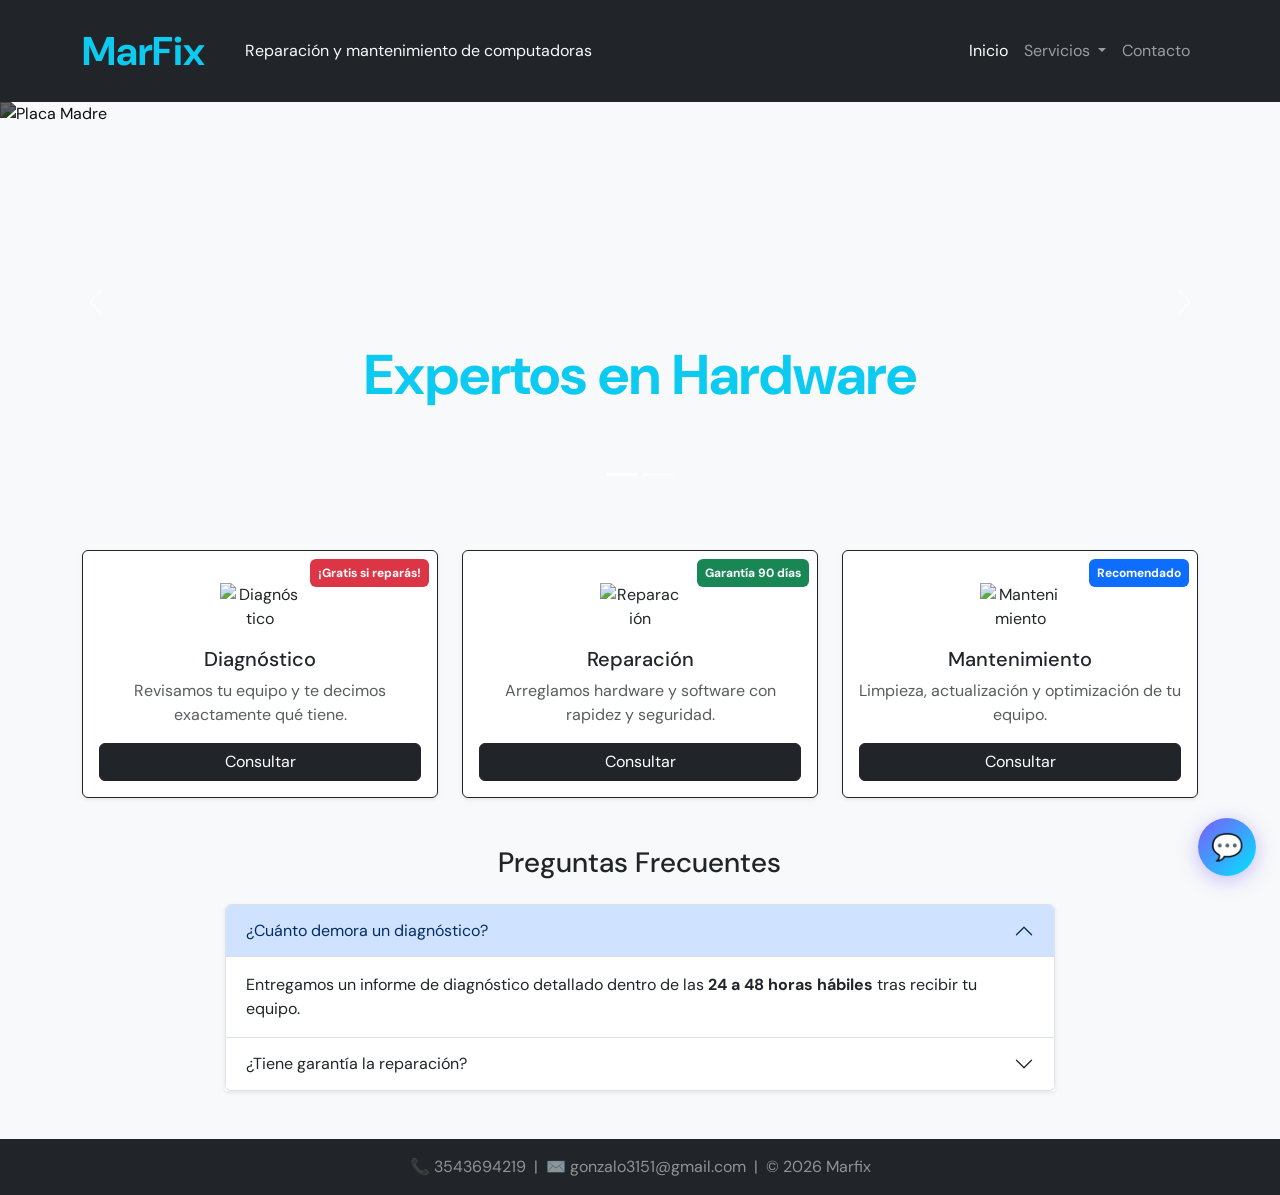
==== commit 223198bf: "actualizacion" ====
--- a/index.html
+++ b/index.html
@@ -1,186 +1,246 @@
 <!DOCTYPE html>
 <html lang="es">
 <head>
-    <title>MarFix — Reparación de PC</title>
+    <title>Reparación de PC - MarFix</title>
     <meta charset="utf-8">
     <meta name="viewport" content="width=device-width, initial-scale=1">
-    <!-- Bootstrap 5 -->
-    <link href="https://cdn.jsdelivr.net/npm/bootstrap@5.3.3/dist/css/bootstrap.min.css" rel="stylesheet">
-    <!-- Estilos propios -->
-    <link rel="stylesheet" href="primer.css">
+    
+    <!-- Bootstrap CSS -->
+    <link href="https://cdn.jsdelivr.net/npm/bootstrap@5.3.3/dist/css/bootstrap.min.css" rel="stylesheet" integrity="sha384-QWTKZyjpPEjISv5WaRU9OFeRpok6YctnYmDr5pNlyT2bRjXh0JMhjY6hW+ALEwIH" crossorigin="anonymous">
+    
+    <!-- CSS Propio -->
+    <link rel="stylesheet" type="text/css" href="primer.css">
 </head>
-<body>
-
-<div id="contenedor">
-
-    <!-- HEADER -->
-    <header id="cabecera">
-        <h1>Mar<span>Fix</span></h1>
-        <p>Reparación y mantenimiento de computadoras</p>
-    </header>
-
-    <!-- SERVICIOS -->
-    <section id="contenido">
-        <div class="row g-4 justify-content-center">
-
-            <div class="col-12 col-md-4">
-                <div class="caja_cont">
-                    <img src="https://cdn-icons-png.flaticon.com/512/2906/2906274.png" alt="Diagnóstico">
-                    <h2>Diagnóstico</h2>
-                    <p>Revisamos tu equipo y te decimos exactamente qué tiene.</p>
-                    <a href="formulario.html?servicio=Diagnostico" class="btn_contacto">Consultar</a>
-                </div>
-            </div>
-
-            <div class="col-12 col-md-4">
-                <div class="caja_cont">
-                    <img src="https://cdn-icons-png.flaticon.com/512/1005/1005141.png" alt="Reparación">
-                    <h2>Reparación</h2>
-                    <p>Arreglamos hardware y software con garantía de 90 días.</p>
-                    <a href="formulario.html?servicio=Reparacion" class="btn_contacto">Consultar</a>
-                </div>
-            </div>
-
-            <div class="col-12 col-md-4">
-                <div class="caja_cont">
-                    <img src="https://cdn-icons-png.flaticon.com/512/2920/2920277.png" alt="Mantenimiento">
-                    <h2>Mantenimiento</h2>
-                    <p>Limpieza, actualización y optimización de tu equipo.</p>
-                    <a href="formulario.html?servicio=Mantenimiento" class="btn_contacto">Consultar</a>
-                </div>
-            </div>
-
+<body class="bg-light d-flex flex-column min-vh-100">
+
+    <!-- Navbar con Dropdown -->
+    <nav class="navbar navbar-expand-lg navbar-dark bg-dark py-3">
+        <div class="container">
+            <a class="navbar-brand fs-1 fw-bold text-info" href="index.html">MarFix</a>
+            <button class="navbar-toggler" type="button" data-bs-toggle="collapse" data-bs-target="#menuNavegacion" aria-controls="menuNavegacion" aria-expanded="false" aria-label="Abrir menú">
+                <span class="navbar-toggler-icon"></span>
+            </button>
+            <div class="collapse navbar-collapse" id="menuNavegacion">
+                <span class="navbar-text text-light ms-lg-4 d-none d-lg-block">
+                    Reparación y mantenimiento de computadoras
+                </span>
+                <ul class="navbar-nav ms-auto">
+                    <li class="nav-item">
+                        <a class="nav-link active" href="index.html">Inicio</a>
+                    </li>
+                    <!-- Dropdown Menú -->
+                    <li class="nav-item dropdown">
+                        <a class="nav-link dropdown-toggle" href="#" id="navbarDropdown" role="button" data-bs-toggle="dropdown" aria-expanded="false">
+                            Servicios
+                        </a>
+                        <ul class="dropdown-menu dropdown-menu-dark" aria-labelledby="navbarDropdown">
+                            <li><a class="dropdown-item" href="formulario.html?servicio=Diagnostico">Diagnóstico</a></li>
+                            <li><a class="dropdown-item" href="formulario.html?servicio=Reparacion">Reparación</a></li>
+                            <li><hr class="dropdown-divider"></li>
+                            <li><a class="dropdown-item" href="formulario.html?servicio=Mantenimiento">Mantenimiento</a></li>
+                        </ul>
+                    </li>
+                    <li class="nav-item">
+                        <a class="nav-link" href="formulario.html">Contacto</a>
+                    </li>
+                </ul>
+            </div>
+        </div>
+    </nav>
+
+    <!-- Carrusel con imágenes de Hardware que se mueve solo -->
+    <div id="carruselMarfix" class="carousel slide" data-bs-ride="carousel" data-bs-interval="3500">
+        <div class="carousel-indicators">
+            <button type="button" data-bs-target="#carruselMarfix" data-bs-slide-to="0" class="active" aria-current="true" aria-label="Slide 1"></button>
+            <button type="button" data-bs-target="#carruselMarfix" data-bs-slide-to="1" aria-label="Slide 2"></button>
+        </div>
+        <div class="carousel-inner">
+            <div class="carousel-item active">
+                <!-- Imagen Placa Madre 1 -->
+                <img src="https://images.unsplash.com/photo-1518770660439-4636190af475?q=80&w=1920&auto=format&fit=crop" class="d-block w-100 carrusel-img" alt="Placa Madre" style="height: 400px; object-fit: cover; filter: brightness(0.4);">
+                <div class="carousel-caption d-none d-md-block">
+                    <h2 class="display-4 fw-bold text-info">Expertos en Hardware</h2>
+                    <p class="fs-5 text-light">Solucionamos problemas de encendido y rendimiento térmico.</p>
+                </div>
+            </div>
+            <div class="carousel-item">
+                <!-- Imagen Placa Madre 2 -->
+                <img src="https://images.unsplash.com/photo-1591799264318-7e6ef8ddb7ea?q=80&w=1920&auto=format&fit=crop" class="d-block w-100 carrusel-img" alt="Hardware" style="height: 400px; object-fit: cover; filter: brightness(0.4);">
+                <div class="carousel-caption d-none d-md-block">
+                    <h2 class="display-4 fw-bold text-info">Mantenimiento Preventivo</h2>
+                    <p class="fs-5 text-light">Limpieza profunda y optimización para alargar la vida útil de tu equipo.</p>
+                </div>
+            </div>
+        </div>
+        <button class="carousel-control-prev" type="button" data-bs-target="#carruselMarfix" data-bs-slide="prev">
+            <span class="carousel-control-prev-icon" aria-hidden="true"></span>
+            <span class="visually-hidden">Anterior</span>
+        </button>
+        <button class="carousel-control-next" type="button" data-bs-target="#carruselMarfix" data-bs-slide="next">
+            <span class="carousel-control-next-icon" aria-hidden="true"></span>
+            <span class="visually-hidden">Siguiente</span>
+        </button>
+    </div>
+
+    <!-- Grillas y Cards con efecto Hover -->
+    <section class="container my-5 flex-grow-1">
+        <div class="row g-4">
+            <div class="col-md-4">
+                <div class="card h-100 text-center shadow-sm border-dark position-relative hover-card">
+                    <span class="position-absolute top-0 end-0 badge bg-danger m-2 p-2">¡Gratis si reparás!</span>
+                    <div class="card-body d-flex flex-column align-items-center mt-3">
+                        <img src="https://cdn-icons-png.flaticon.com/512/2906/2906274.png" alt="Diagnóstico" width="80" class="mb-3">
+                        <h2 class="card-title h5">Diagnóstico</h2>
+                        <p class="card-text text-muted">Revisamos tu equipo y te decimos exactamente qué tiene.</p>
+                        <a href="formulario.html?servicio=Diagnostico" class="btn btn-dark mt-auto w-100">Consultar</a>
+                    </div>
+                </div>
+            </div>
+            
+            <div class="col-md-4">
+                <div class="card h-100 text-center shadow-sm border-dark position-relative hover-card">
+                    <span class="position-absolute top-0 end-0 badge bg-success m-2 p-2">Garantía 90 días</span>
+                    <div class="card-body d-flex flex-column align-items-center mt-3">
+                        <img src="https://cdn-icons-png.flaticon.com/512/1005/1005141.png" alt="Reparación" width="80" class="mb-3">
+                        <h2 class="card-title h5">Reparación</h2>
+                        <p class="card-text text-muted">Arreglamos hardware y software con rapidez y seguridad.</p>
+                        <a href="formulario.html?servicio=Reparacion" class="btn btn-dark mt-auto w-100">Consultar</a>
+                    </div>
+                </div>
+            </div>
+
+            <div class="col-md-4">
+                <div class="card h-100 text-center shadow-sm border-dark position-relative hover-card">
+                    <span class="position-absolute top-0 end-0 badge bg-primary m-2 p-2">Recomendado</span>
+                    <div class="card-body d-flex flex-column align-items-center mt-3">
+                        <img src="https://cdn-icons-png.flaticon.com/512/2920/2920277.png" alt="Mantenimiento" width="80" class="mb-3">
+                        <h2 class="card-title h5">Mantenimiento</h2>
+                        <p class="card-text text-muted">Limpieza, actualización y optimización de tu equipo.</p>
+                        <a href="formulario.html?servicio=Mantenimiento" class="btn btn-dark mt-auto w-100">Consultar</a>
+                    </div>
+                </div>
+            </div>
         </div>
     </section>
 
-    <!-- FOOTER -->
-    <footer id="pie">
-        <p>📞 3543694219 &nbsp;|&nbsp; ✉️ gonzalo3151@gmail.com &nbsp;|&nbsp; © 2026 MarFix</p>
+    <!-- Acordeón de 2 Preguntas Frecuentes -->
+    <section class="container mb-5 col-lg-8">
+        <h3 class="text-center mb-4">Preguntas Frecuentes</h3>
+        <div class="accordion shadow-sm" id="acordeonPreguntas">
+            <div class="accordion-item">
+                <h2 class="accordion-header">
+                    <button class="accordion-button" type="button" data-bs-toggle="collapse" data-bs-target="#pregunta1">
+                        ¿Cuánto demora un diagnóstico?
+                    </button>
+                </h2>
+                <div id="pregunta1" class="accordion-collapse collapse show" data-bs-parent="#acordeonPreguntas">
+                    <div class="accordion-body">
+                        Entregamos un informe de diagnóstico detallado dentro de las <strong>24 a 48 horas hábiles</strong> tras recibir tu equipo.
+                    </div>
+                </div>
+            </div>
+            <div class="accordion-item">
+                <h2 class="accordion-header">
+                    <button class="accordion-button collapsed" type="button" data-bs-toggle="collapse" data-bs-target="#pregunta2">
+                        ¿Tiene garantía la reparación?
+                    </button>
+                </h2>
+                <div id="pregunta2" class="accordion-collapse collapse" data-bs-parent="#acordeonPreguntas">
+                    <div class="accordion-body">
+                        Sí, todos nuestros trabajos de reparación de hardware y software cuentan con una garantía escrita de <strong>90 días</strong>.
+                    </div>
+                </div>
+            </div>
+        </div>
+    </section>
+
+    <!-- Footer -->
+    <footer class="bg-dark text-white-50 text-center py-3 mt-auto">
+        <div class="container">
+            <p class="mb-0">📞 3543694219 &nbsp;|&nbsp; ✉️ gonzalo3151@gmail.com &nbsp;|&nbsp; © 2026 Marfix</p>
+        </div>
     </footer>
 
-</div>
-
-<!-- ── CHATBOT ─────────────────────────────────── -->
-<div id="chat-btn" title="Chat MarFix">💬</div>
-
-<div id="chat-box">
-    <div id="chat-header">Asistente MarFix</div>
-    <div id="chat-messages"></div>
-    <div id="chat-input-area">
+    <!-- Chat MarFix -->
+    <div id="chat-btn">💬</div>
+    <div id="chat-box" class="rounded">
+        <div id="chat-header" class="rounded-top">Asistente MarFix</div>
+        <div id="chat-messages"></div>
         <input type="text" id="user-input" placeholder="Escribí tu consulta...">
-        <button id="chat-send" onclick="sendMessage()">➤</button>
+        <button onclick="sendMessage()" class="btn btn-success rounded-0 rounded-bottom w-100">Enviar</button>
     </div>
-</div>
-
-<!-- Bootstrap JS -->
-<script src="https://cdn.jsdelivr.net/npm/bootstrap@5.3.3/dist/js/bootstrap.bundle.min.js"></script>
-
-<script>
-    // ── Historial de conversación para Claude ──────────────
-    const historial = [];
-
-    const SYSTEM_PROMPT = `Sos el asistente virtual de MarFix, un negocio de reparación y mantenimiento de computadoras.
-Respondé siempre en español rioplatense (vos, che, etc.), de forma amigable, breve y útil.
-Solo respondés preguntas relacionadas con los servicios de MarFix o tecnología general.
-Si te preguntan algo completamente fuera de tema, redirigí amablemente a los servicios.
-
-Información del negocio:
-- Servicios: Diagnóstico, Reparación de hardware/software (garantía 90 días), Mantenimiento (limpieza, optimización), Instalación de Windows, Solución de problemas de WiFi/red.
-- Contacto: Teléfono 3543-694219, Email gonzalo3151@gmail.com
-- Para solicitar un turno o consulta formal, el cliente puede usar el formulario del sitio.
-- Precios: no tenemos precios fijos, depende del diagnóstico. El diagnóstico inicial es gratuito.
-- Zona de atención: Córdoba, Argentina.
-Respondé en no más de 2-3 oraciones cortas. Sé directo y cálido.`;
-
-    // ── Abrir/cerrar chat ──────────────────────────────────
+
+    <!-- Script del Chat -->
+    <script>
     document.getElementById("chat-btn").onclick = function () {
-        const box = document.getElementById("chat-box");
-        const open = box.style.display === "block";
-        box.style.display = open ? "none" : "block";
-        if (!open && document.getElementById("chat-messages").innerHTML === "") {
-            mostrarBienvenida();
+        let box = document.getElementById("chat-box");
+        if (box.style.display === "block") {
+            box.style.display = "none";
+        } else {
+            box.style.display = "block";
+            let chat = document.getElementById("chat-messages");
+            if (chat.innerHTML === "") {
+                mostrarMenu();
+            }
         }
     };
 
-    function mostrarBienvenida() {
-        agregarMensaje("bot", "¡Hola! 👋 Soy el asistente de <b>MarFix</b>. Podés preguntarme lo que quieras sobre nuestros servicios de reparación y mantenimiento.");
+    function mostrarMenu() {
+        let chat = document.getElementById("chat-messages");
+        chat.innerHTML += `
+        <p><b>MarFix:</b> ¡Hola! ¿En qué puedo ayudarte?</p>
+        <button class="btn btn-sm btn-outline-success w-100 mb-2" onclick="opcion(1)">🖥️ Reparación de PC</button>
+        <button class="btn btn-sm btn-outline-success w-100 mb-2" onclick="opcion(2)">💻 Reparación de Notebook</button>
+        <button class="btn btn-sm btn-outline-success w-100 mb-2" onclick="opcion(3)">📶 Problemas de WiFi</button>
+        <button class="btn btn-sm btn-outline-success w-100 mb-2" onclick="opcion(4)">🪟 Instalación de Windows</button>
+        <button class="btn btn-sm btn-outline-success w-100 mb-2" onclick="opcion(5)">📱 Contacto</button>
+        `;
     }
 
-    // ── Agregar burbuja al chat ────────────────────────────
-    function agregarMensaje(tipo, html) {
-        const chat = document.getElementById("chat-messages");
-        const burbuja = document.createElement("div");
-        burbuja.className = `burbuja burbuja-${tipo}`;
-        burbuja.innerHTML = html;
-        chat.appendChild(burbuja);
-        chat.scrollTop = chat.scrollHeight;
-        return burbuja;
-    }
-
-    // ── Indicador de escritura ─────────────────────────────
-    function mostrarTyping() {
-        const chat = document.getElementById("chat-messages");
-        const typing = document.createElement("div");
-        typing.className = "burbuja burbuja-bot typing-indicator";
-        typing.id = "typing";
-        typing.innerHTML = "<span></span><span></span><span></span>";
-        chat.appendChild(typing);
+    function opcion(num){
+        let respuesta = "";
+        switch(num){
+            case 1: respuesta = "Realizamos diagnóstico, reparación y mantenimiento de computadoras de escritorio."; break;
+            case 2: respuesta = "Reparamos notebooks lentas, con problemas de encendido, pantalla o rendimiento."; break;
+            case 3: respuesta = "Solucionamos problemas de conectividad, WiFi lento y configuración de redes."; break;
+            case 4: respuesta = "Instalamos Windows, drivers y programas esenciales."; break;
+            case 5: respuesta = "Podés comunicarte al 3543-694219."; break;
+        }
+        let chat = document.getElementById("chat-messages");
+        chat.innerHTML += `<p><b>MarFix:</b> ${respuesta}</p>`;
         chat.scrollTop = chat.scrollHeight;
     }
 
-    function quitarTyping() {
-        const t = document.getElementById("typing");
-        if (t) t.remove();
+    function sendMessage(){
+        let input = document.getElementById("user-input");
+        let texto = input.value.trim();
+        if(texto === "") return;
+        let mensaje = texto.toLowerCase();
+        let respuesta = "No encontré información sobre esa consulta. Contactanos al 3543-694219.";
+        if(mensaje.includes("wifi") || mensaje.includes("internet")){
+            respuesta = "Realizamos diagnóstico y reparación de problemas de WiFi y conectividad.";
+        } else if(mensaje.includes("pc") || mensaje.includes("computadora")){
+            respuesta = "Ofrecemos reparación, limpieza y mantenimiento de PCs.";
+        } else if(mensaje.includes("notebook") || mensaje.includes("laptop")){
+            respuesta = "Realizamos reparación y optimización de notebooks.";
+        } else if(mensaje.includes("windows") || mensaje.includes("formateo")){
+            respuesta = "Instalamos Windows, drivers y programas básicos.";
+        } else if(mensaje.includes("contacto") || mensaje.includes("telefono") || mensaje.includes("celular")){
+            respuesta = "Podés comunicarte al 3543-694219.";
+        }
+        let chat = document.getElementById("chat-messages");
+        chat.innerHTML += `<p><b>Vos:</b> ${texto}</p>`;
+        chat.innerHTML += `<p><b>MarFix:</b> ${respuesta}</p>`;
+        input.value = "";
+        chat.scrollTop = chat.scrollHeight;
     }
 
-    // ── Enviar mensaje a Claude ────────────────────────────
-    async function sendMessage() {
-        const input = document.getElementById("user-input");
-        const texto = input.value.trim();
-        if (!texto) return;
-
-        input.value = "";
-        input.disabled = true;
-        document.getElementById("chat-send").disabled = true;
-
-        agregarMensaje("user", texto);
-        historial.push({ role: "user", content: texto });
-
-        mostrarTyping();
-
-        try {
-            const response = await fetch("https://api.anthropic.com/v1/messages", {
-                method: "POST",
-                headers: { "Content-Type": "application/json" },
-                body: JSON.stringify({
-                    model: "claude-sonnet-4-6",
-                    max_tokens: 1000,
-                    system: SYSTEM_PROMPT,
-                    messages: historial
-                })
-            });
-
-            const data = await response.json();
-            const respuesta = data.content?.[0]?.text || "No pude procesar tu consulta. Contactanos al 3543-694219.";
-
-            quitarTyping();
-            agregarMensaje("bot", respuesta);
-            historial.push({ role: "assistant", content: respuesta });
-
-        } catch (err) {
-            quitarTyping();
-            agregarMensaje("bot", "Ups, hubo un error de conexión. Contactanos al 3543-694219.");
-        }
-
-        input.disabled = false;
-        document.getElementById("chat-send").disabled = false;
-        input.focus();
-    }
-
-    document.getElementById("user-input").addEventListener("keypress", e => {
-        if (e.key === "Enter") sendMessage();
+    document.getElementById("user-input").addEventListener("keypress", function(event){
+        if(event.key === "Enter"){
+            sendMessage();
+        }
     });
-</script>
-
-</body>
-</html>
+    </script>
+
+    <!-- Bootstrap JS (Esencial para que funcionen el Carrusel solo, el Dropdown y el Acordeón) -->
+<script src="https://cdnjs.cloudflare.com/ajax/libs/bootstrap/5.3.3/js/bootstrap.bundle.min.js"></script></html>
